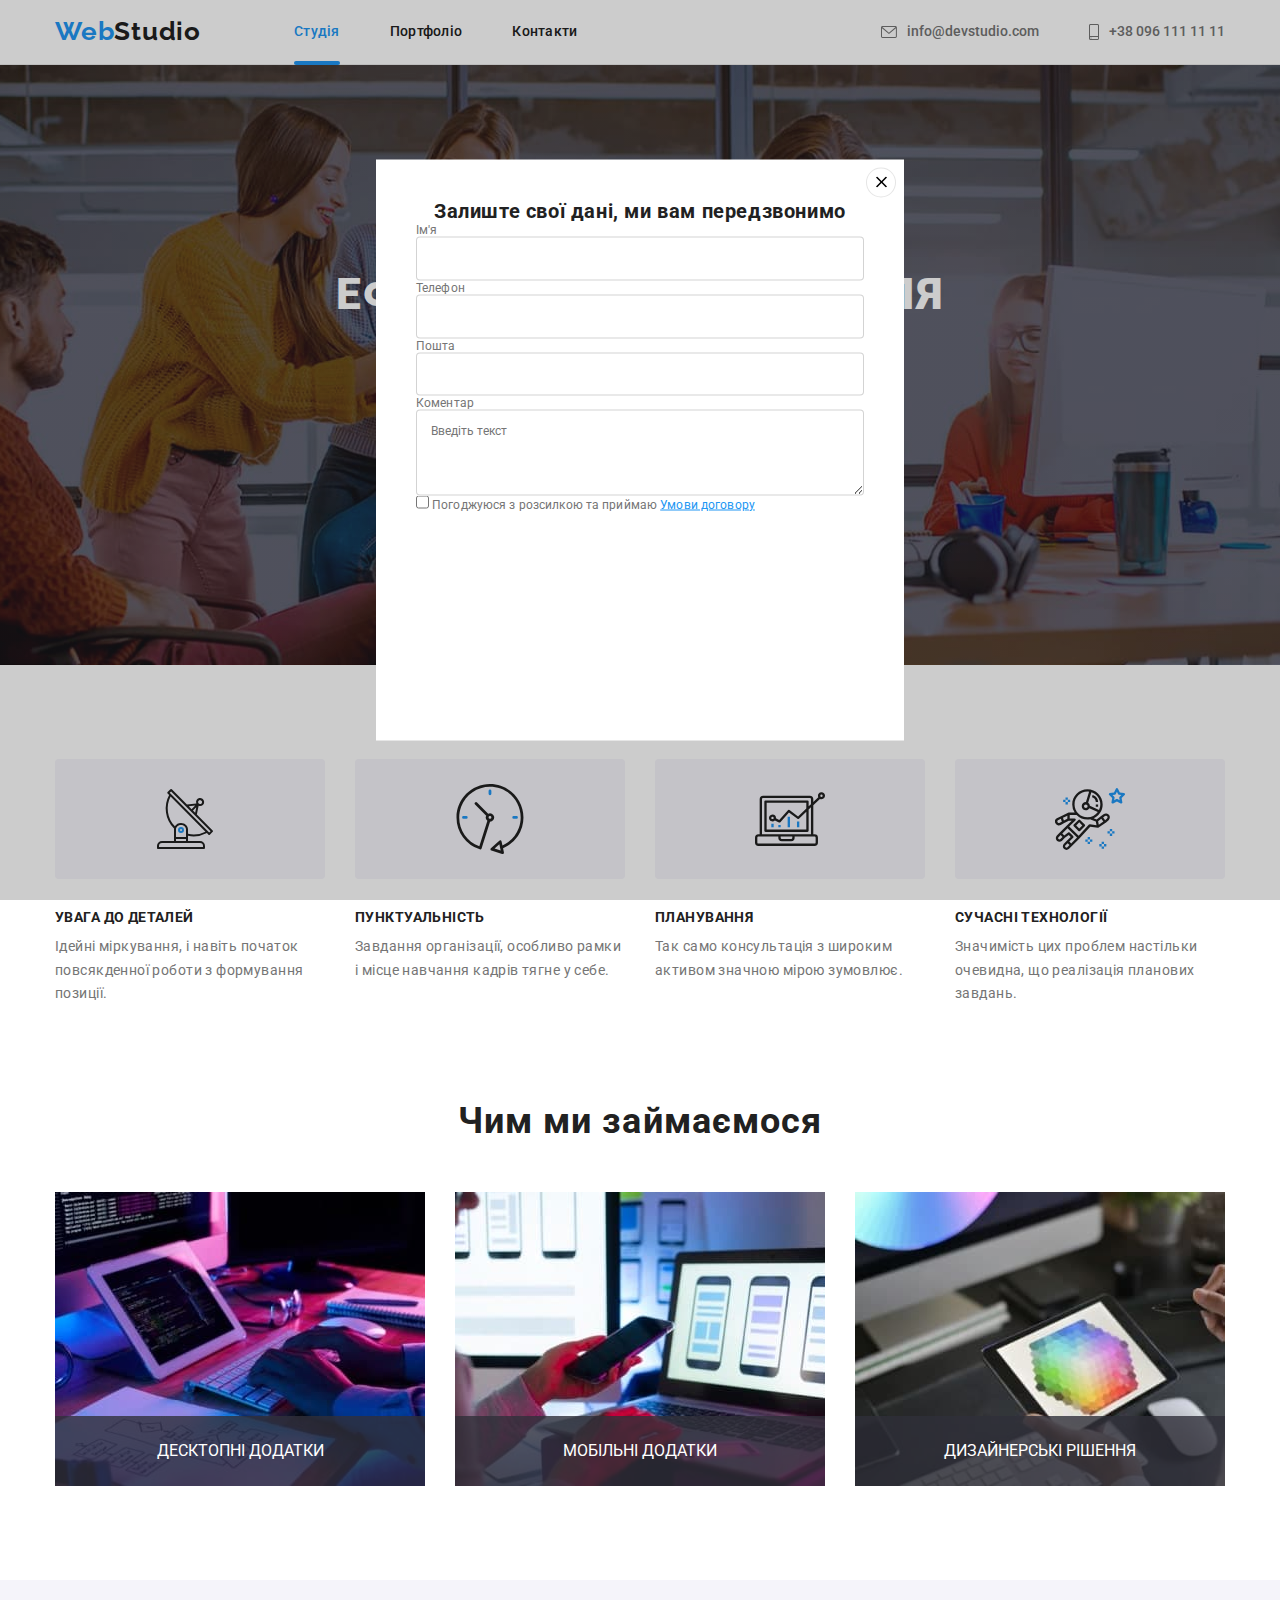
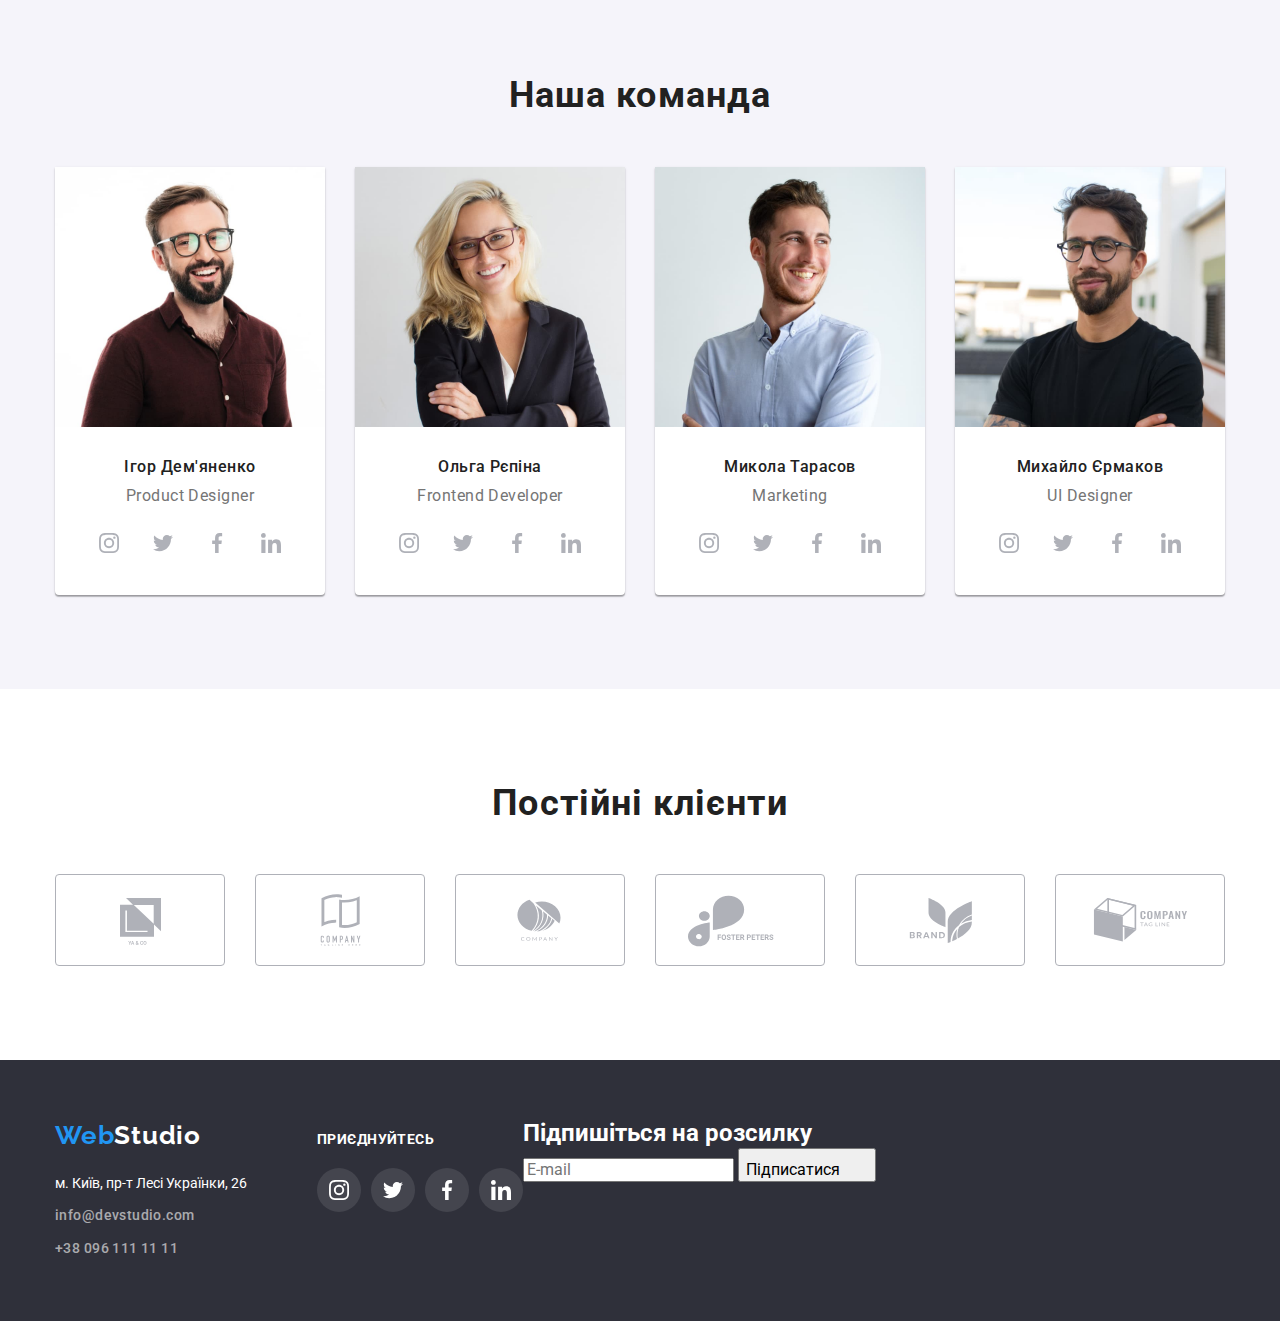
==== index.html @ 581676b9 "modal form almoust done" ====
<!DOCTYPE html>
<html lang="uk">
  <head>
    <meta charset="UTF-8" />
    <meta http-equiv="X-UA-Compatible" content="IE=edge" />
    <meta name="viewport" content="width=device-width, initial-scale=1.0" />
    <link
      rel="stylesheet"
      href="https://cdnjs.cloudflare.com/ajax/libs/modern-normalize/1.1.0/modern-normalize.min.css"
    />
    <link rel="preconnect" href="https://fonts.googleapis.com" />
    <link rel="preconnect" href="https://fonts.gstatic.com" crossorigin />
    <link
      href="https://fonts.googleapis.com/css2?family=Raleway:wght@700&family=Roboto:wght@400;500;700;900&display=swap"
      rel="stylesheet"
    />
    <link rel="stylesheet" href="css/styles.css" />

    <title>HW-06-index</title>
  </head>

  <body>
    <header class="page-header">
      <div class="container header-container">
        <nav class="header-menu">
          <a href="./index.html" class="logo link"
            >Web<span class="logo-second-part">Studio</span></a
          >

          <ul class="nav-main list">
            <li class="item">
              <a href="./index.html" class="current link">Студія</a>
            </li>
            <li class="item">
              <a href="./portfolio.html" class="link">Портфоліо</a>
            </li>
            <li class="item"><a href="#" class="link">Контакти</a></li>
          </ul>
        </nav>

        <ul class="contacts list">
          <li class="item">
            <a href="mailto:info@devstudio.com" class="mail link">
              <svg class="contacts-icon" width="16" height="12">
                <use href="./images/icons.svg#icon-envelope"></use>
              </svg>
              info@devstudio.com</a
            >
          </li>

          <li class="item">
            <a href="tel:+380961111111" class="telephone link">
              <svg class="contacts-icon" width="10" height="16">
                <use href="./images/icons.svg#icon-smartphone"></use>
              </svg>
              +38 096 111 11 11</a
            >
          </li>
        </ul>
      </div>
    </header>
    <main>
      <section class="hero section">
        <div class="container">
          <h1 class="hero-heading">Ефективні рішення для вашого бізнесу</h1>
          <button data-modal-open type="button" class="hero-button">
            Замовити послугу
          </button>
        </div>
      </section>
      <section class="advantage section">
        <div class="container">
          <h2 class="advantage-heading visually-hidden">Наші переваги</h2>
          <ul class="list">
            <li class="item">
              <div class="advantage-icons">
                <svg class="icon" width="70" height="70">
                  <use
                    href="./images/icons.svg#icon-antenna"
                    width="60"
                    height="70"
                  ></use>
                </svg>
              </div>
              <h3 class="advantage-titles">Увага до деталей</h3>
              <p class="advantage-description">
                Ідейні міркування, і навіть початок повсякденної роботи з
                формування позиції.
              </p>
            </li>
            <li class="item icon-clock">
              <div class="advantage-icons">
                <svg class="icon" width="70" height="70">
                  <use
                    href="./images/icons.svg#icon-clock"
                    width="70"
                    height="70"
                  ></use>
                </svg>
              </div>

              <h3 class="advantage-titles">Пунктуальність</h3>
              <p class="advantage-description">
                Завдання організації, особливо рамки і місце навчання кадрів
                тягне у себе.
              </p>
            </li>
            <li class="item icon-diagram">
              <div class="advantage-icons">
                <svg class="icon" width="70" height="70">
                  <use
                    href="./images/icons.svg#icon-diagram"
                    width="70"
                    height="70"
                  ></use>
                </svg>
              </div>

              <h3 class="advantage-titles">Планування</h3>
              <p class="advantage-description">
                Так само консультація з широким активом значною мірою зумовлює.
              </p>
            </li>
            <li class="item icon-astro">
              <div class="advantage-icons">
                <svg class="icon" width="70" height="70">
                  <use
                    href="./images/icons.svg#icon-astronaut"
                    width="70"
                    height="70"
                  ></use>
                </svg>
              </div>

              <h3 class="advantage-titles">Сучасні технології</h3>
              <p class="advantage-description">
                Значимість цих проблем настільки очевидна, що реалізація
                планових завдань.
              </p>
            </li>
          </ul>
        </div>
      </section>

      <section class="about section">
        <div class="container">
          <h2 class="about-heading">Чим ми займаємося</h2>
          <ul class="list">
            <li class="item">
              <img
                class="about-image"
                src="./images/box_1.jpg"
                width="370"
                alt="Процес розробки"
              />
              <p class="about-info">Десктопні додатки</p>
            </li>
            <li class="item">
              <img
                class="about-image"
                src="./images/box_2.jpg"
                width="370"
                alt="Процес розробки"
              />
              <p class="about-info">Мобільні додатки</p>
            </li>
            <li class="item">
              <img
                class="about-image"
                src="./images/box_3.jpg"
                width="370"
                alt="Процес розробки"
              />
              <p class="about-info">Дизайнерські рішення</p>
            </li>
          </ul>
        </div>
      </section>

      <section class="team section">
        <div class="container">
          <h2 class="team-heading">Наша команда</h2>

          <ul class="list">
            <li class="item">
              <img
                class="team-photo"
                src="./images/product-designer.jpg"
                alt="Фото Ігоря Дем'яненко (Product Designer)"
                width="270"
              />
              <div class="team-definition">
                <h3 class="team-names">Ігор Дем'яненко</h3>
                <p class="team-position">Product Designer</p>
                <ul class="social-list">
                  <li class="social-item">
                    <a
                      href="https://www.instagram.com/"
                      class="link social-link"
                      target="_blank"
                      rel="noopener noreferrer nofolow"
                    >
                      <svg class="social-icon" width="20" height="20">
                        <use
                          class="icon-test"
                          href="./images/icons.svg#icon-instagram"
                        ></use>
                      </svg>
                    </a>
                  </li>
                  <li class="social-item">
                    <a
                      href="https://twitter.com/"
                      class="link social-link"
                      target="_blank"
                      rel="noopener noreferrer nofolow"
                    >
                      <svg class="social-icon" width="20" height="20">
                        <use href="./images/icons.svg#icon-twitter"></use>
                      </svg>
                    </a>
                  </li>
                  <li class="social-item">
                    <a
                      href="https://www.facebook.com/"
                      class="link social-link"
                      target="_blank"
                      rel="noopener noreferrer nofolow"
                    >
                      <svg class="social-icon" width="20" height="20">
                        <use href="./images/icons.svg#icon-facebook"></use>
                      </svg>
                    </a>
                  </li>
                  <li class="social-item">
                    <a
                      href="https://www.linkedin.com/"
                      class="link social-link"
                      target="_blank"
                      rel="noopener noreferrer nofolow"
                    >
                      <svg class="social-icon" width="20" height="20">
                        <use href="./images/icons.svg#icon-linkedin"></use>
                      </svg>
                    </a>
                  </li>
                </ul>
              </div>
            </li>
            <li class="item">
              <img
                class="team-photo"
                src="./images/front_end_developer.jpg"
                alt="Фото Ольги Рєпіної(Frontend Developer)"
                width="270"
              />
              <div class="team-definition">
                <h3 class="team-names">Ольга Рєпіна</h3>
                <p class="team-position">Frontend Developer</p>
                <ul class="social-list">
                  <li class="social-item">
                    <a
                      href="https://www.instagram.com/"
                      class="link social-link"
                      target="_blank"
                      rel="noopener noreferrer nofolow"
                    >
                      <svg class="social-icon" width="20" height="20">
                        <use
                          class="icon-test"
                          href="./images/icons.svg#icon-instagram"
                        ></use>
                      </svg>
                    </a>
                  </li>
                  <li class="social-item">
                    <a
                      href="https://twitter.com/"
                      class="link social-link"
                      target="_blank"
                      rel="noopener noreferrer nofolow"
                    >
                      <svg class="social-icon" width="20" height="20">
                        <use href="./images/icons.svg#icon-twitter"></use>
                      </svg>
                    </a>
                  </li>
                  <li class="social-item">
                    <a
                      href="https://www.facebook.com/"
                      class="link social-link"
                      target="_blank"
                      rel="noopener noreferrer nofolow"
                    >
                      <svg class="social-icon" width="20" height="20">
                        <use href="./images/icons.svg#icon-facebook"></use>
                      </svg>
                    </a>
                  </li>
                  <li class="social-item">
                    <a
                      href="https://www.linkedin.com/"
                      class="link social-link"
                      target="_blank"
                      rel="noopener noreferrer nofolow"
                    >
                      <svg class="social-icon" width="20" height="20">
                        <use href="./images/icons.svg#icon-linkedin"></use>
                      </svg>
                    </a>
                  </li>
                </ul>
              </div>
            </li>
            <li class="item">
              <img
                class="team-photo"
                src="./images/marketing.jpg"
                width="270"
                alt="Фото Миколи Тарасова (Marketing)"
              />
              <div class="team-definition">
                <h3 class="team-names">Микола Тарасов</h3>
                <p class="team-position">Marketing</p>
                <ul class="social-list">
                  <li class="social-item">
                    <a
                      href="https://www.instagram.com/"
                      class="link social-link"
                      target="_blank"
                      rel="noopener noreferrer nofolow"
                    >
                      <svg class="social-icon" width="20" height="20">
                        <use
                          class="icon-test"
                          href="./images/icons.svg#icon-instagram"
                        ></use>
                      </svg>
                    </a>
                  </li>
                  <li class="social-item">
                    <a
                      href="https://twitter.com/"
                      class="link social-link"
                      target="_blank"
                      rel="noopener noreferrer nofolow"
                    >
                      <svg class="social-icon" width="20" height="20">
                        <use href="./images/icons.svg#icon-twitter"></use>
                      </svg>
                    </a>
                  </li>
                  <li class="social-item">
                    <a
                      href="https://www.facebook.com/"
                      class="link social-link"
                      target="_blank"
                      rel="noopener noreferrer nofolow"
                    >
                      <svg class="social-icon" width="20" height="20">
                        <use href="./images/icons.svg#icon-facebook"></use>
                      </svg>
                    </a>
                  </li>
                  <li class="social-item">
                    <a
                      href="https://www.linkedin.com/"
                      class="link social-link"
                      target="_blank"
                      rel="noopener noreferrer nofolow"
                    >
                      <svg class="social-icon" width="20" height="20">
                        <use href="./images/icons.svg#icon-linkedin"></use>
                      </svg>
                    </a>
                  </li>
                </ul>
              </div>
            </li>
            <li class="item">
              <img
                class="team-photo"
                src="./images/ui.jpg"
                width="270"
                alt="Фото Михайла Єрмакова (UI Designer)"
              />
              <div class="team-definition">
                <h3 class="team-names">Михайло Єрмаков</h3>
                <p class="team-position">UI Designer</p>
                <ul class="social-list">
                  <li class="social-item">
                    <a
                      href="https://www.instagram.com/"
                      class="link social-link"
                      target="_blank"
                      rel="noopener noreferrer nofolow"
                    >
                      <svg class="social-icon" width="20" height="20">
                        <use
                          class="icon-test"
                          href="./images/icons.svg#icon-instagram"
                        ></use>
                      </svg>
                    </a>
                  </li>
                  <li class="social-item">
                    <a
                      href="https://twitter.com/"
                      class="link social-link"
                      target="_blank"
                      rel="noopener noreferrer nofolow"
                    >
                      <svg class="social-icon" width="20" height="20">
                        <use href="./images/icons.svg#icon-twitter"></use>
                      </svg>
                    </a>
                  </li>
                  <li class="social-item">
                    <a
                      href="https://www.facebook.com/"
                      class="link social-link"
                      target="_blank"
                      rel="noopener noreferrer nofolow"
                    >
                      <svg class="social-icon" width="20" height="20">
                        <use href="./images/icons.svg#icon-facebook"></use>
                      </svg>
                    </a>
                  </li>
                  <li class="social-item">
                    <a
                      href="https://www.linkedin.com/"
                      class="link social-link"
                      target="_blank"
                      rel="noopener noreferrer nofolow"
                    >
                      <svg class="social-icon" width="20" height="20">
                        <use href="./images/icons.svg#icon-linkedin"></use>
                      </svg>
                    </a>
                  </li>
                </ul>
              </div>
            </li>
          </ul>
        </div>
      </section>
      <section class="regular-customers">
        <div class="container">
          <h2 class="regular-customers-title">Постійні клієнти</h2>
          <ul class="list regular-customers-list">
            <li class="customers-item">
              <a class="link customers-link" href="#">
                <svg class="customers-icon" width="106" height="60">
                  <use href="./images/icons.svg#icon-client-one"></use>
                </svg>
              </a>
            </li>
            <li class="customers-item">
              <a class="link customers-link" href="#">
                <svg class="customers-icon" width="106" height="60">
                  <use href="./images/icons.svg#icon-client-two"></use>
                </svg>
              </a>
            </li>
            <li class="customers-item">
              <a class="link customers-link" href="#">
                <svg class="customers-icon" width="106" height="60">
                  <use href="./images/icons.svg#icon-client-three"></use>
                </svg>
              </a>
            </li>
            <li class="customers-item">
              <a class="link customers-link" href="#">
                <svg class="customers-icon" width="106" height="60">
                  <use href="./images/icons.svg#icon-client-four"></use>
                </svg>
              </a>
            </li>
            <li class="customers-item">
              <a class="link customers-link" href="#">
                <svg class="customers-icon" width="106" height="60">
                  <use href="./images/icons.svg#icon-client-five"></use>
                </svg>
              </a>
            </li>
            <li class="customers-item">
              <a class="link customers-link" href="#">
                <svg class="customers-icon" width="106" height="60">
                  <use href="./images/icons.svg#icon-client-six"></use></svg
              ></a>
            </li>
          </ul>
        </div>
      </section>
    </main>

    <footer class="footer">
      <div class="container footer-container">
        <div class="footer-thumb-contacts">
          <a href="./index.html" class="logo link"
            >Web<span class="logo-second-part">Studio</span></a
          >
          <address class="footer-adress">
            <ul class="list">
              <li class="item">
                <a
                  href="https://maps.app.goo.gl/7ZDGBoMSbiY7wvF3A?g_st=ic"
                  target="_blank"
                  rel="noopener noreferrer nofolow"
                  class="link map-pointer"
                  >м. Київ, пр-т Лесі Українки, 26</a
                >
              </li>
              <li class="item">
                <a href="mailto:info@devstudio.com" class="mail link"
                  >info@devstudio.com</a
                >
              </li>
              <li class="item">
                <a href="tel:+380961111111" class="telephone link"
                  >+38 096 111 11 11</a
                >
              </li>
            </ul>
          </address>
        </div>
        <div class="footer-thumb-social">
          <h2 class="footer-social-title">Приєднуйтесь</h2>
          <ul class="social-list list">
            <li class="social-item">
              <a
                href="https://www.instagram.com/"
                class="link social-link social-link-footer"
                target="_blank"
                rel="noopener noreferrer nofolow"
              >
                <svg class="social-icon" width="20" height="20">
                  <use
                    class="icon-test"
                    href="./images/icons.svg#icon-instagram"
                  ></use>
                </svg>
              </a>
            </li>
            <li class="social-item">
              <a
                href="https://twitter.com/"
                class="link social-link social-link-footer"
                target="_blank"
                rel="noopener noreferrer nofolow"
              >
                <svg class="social-icon" width="20" height="20">
                  <use href="./images/icons.svg#icon-twitter"></use>
                </svg>
              </a>
            </li>
            <li class="social-item">
              <a
                href="https://www.facebook.com/"
                class="link social-link social-link-footer"
                target="_blank"
                rel="noopener noreferrer nofolow"
              >
                <svg class="social-icon" width="20" height="20">
                  <use href="./images/icons.svg#icon-facebook"></use>
                </svg>
              </a>
            </li>
            <li class="social-item">
              <a
                href="https://www.linkedin.com/"
                class="link social-link social-link-footer"
                target="_blank"
                rel="noopener noreferrer nofolow"
              >
                <svg class="social-icon" width="20" height="20">
                  <use href="./images/icons.svg#icon-linkedin"></use>
                </svg>
              </a>
            </li>
          </ul>
        </div>
        <div class="footer-thumb-subscribe">
          <h2>Підпишіться на розсилку</h2>
          <form action="#">
            <label for="">
              <input type="email" placeholder="E-mail" />
            </label>
            <button class="subscribe-button">
              Підписатися
              <svg class="subscribe-button" width="24" height="24">
                <use href="./images/icons.svg#icon-linkeid"></use>
              </svg>
            </button>
          </form>
        </div>
      </div>
    </footer>

    <div data-modal class="hero-modal-overlay">
      <div class="hero-modal">
        <button data-modal-close type="button" class="modal-exit-button">
          <svg class="hero-modal-close-button" width="11" height="11">
            <use href="./images/icons.svg#close-icon"></use>
          </svg>
        </button>
        <h2 class="modal-title">Залиште свої дані, ми вам передзвонимо</h2>
        <form class="modal-form" action="#">
          <label for=""> Ім'я
            <input class="modal-input" type="text" />
          </label>
          <label for=""> Телефон
            <input class="modal-input" type="email"/>
          </label>
          <label for=""> Пошта
            <input class="modal-input" type="tel"/>
          </label>
          <label for=""> Коментар
            <textarea class="modal-input text-area" type="textarea" rows="4" placeholder="Введіть текст"></textarea>
          </label>
          <label for="">
            <input type="checkbox" name="" id=""> Погоджуюся з розсилкою та приймаю <a href="#" class="modal-conditions">Умови договору </a>
          </label>
        </form>
      </div>
    </div>
    <script src="./js/modal.js"></script>
  </body>
</html>
---- css/styles.css ----
:root {
  --main-text-font: roboto;
  --main-text-color: #212121;
  --secondary-text-color: #757575;
  --footer-text-color: rgba(255, 255, 255, 0.6);
  --accent-color: #2196f3;
  --button-hover-color: #188ce8;
  --secondary-accent-color: #2f303a;
  --white-color: #ffffff;
  --secondary-background-color: #f5f4fa;
  --header-border-color: #ececec;
  --project-item-border: #eeeeee;
  --hero-background-color: rgba(47, 48, 58, 0.4);
  --social-links-main-color: #afb1b8;
  --social-links-footer-background-color: rgba(255, 255, 255, 0.1);
  --modal-overlay-color: rgba(0, 0, 0, 0.2);
  --logo-font: raleway;
  --main-transition-duration: 250ms;
  --main-transtition-timing-function: cubic-bezier(0.4, 0, 0.2, 1);
}

body {
  font-family: var(--main-text-font), sans-serif;
  color: var(--main-text-color);
  min-width: 1200px;
}

h1,
h2,
h3,
h4,
h5,
h6,
ul,
ol,
p {
  margin: 0;
  padding: 0;
}

.link {
  text-decoration: none;
}

.list {
  list-style: none;
}

img {
  display: block;
  max-width: 100%;
  height: auto;
}

.container {
  width: 1200px;
  margin: 0 auto;
  padding-left: 15px;
  padding-right: 15px;
}

/* ----------------!!!INDEX.HTML!!!---------------- */

.page-header {
  border-bottom: 1px solid var(--header-border-color);
}

.header-container {
  display: flex;
  align-items: center;
}

.header-menu {
  display: flex;
  align-items: center;
}

.logo {
  font-family: var(--logo-font), sans-serif;
  font-weight: 700;
  font-size: 26px;
  line-height: 1.2;
  letter-spacing: 0.03em;
  color: var(--accent-color);
}

.logo-second-part {
  color: var(--main-text-color);
}

.nav-main {
  font-weight: 500;
  font-size: 14px;
  line-height: 1.14;
  letter-spacing: 0.02em;
  margin-left: 93px;
  display: flex;
}

.nav-main .link {
  position: relative;
  display: block;
  padding: 24px 0;
  color: var(--main-text-color);
  transition-property: color;
  transition-duration: var(--main-transition-duration);
  transition-timing-function: var(--main-transtition-timing-function);
}

.nav-main .link::after {
  content: '';
  position: absolute;
  display: block;
  width: 100%;
  height: 4px;
  background-color: var(--accent-color);
  color: var(--main-text-color);
  border-radius: 2px;
  bottom: -1px;
  border-color: var(--main-text-color);
  opacity: 0;
}

.nav-main .item:not(:first-child) {
  margin-left: 50px;
}

.nav-main .link:focus,
.nav-main .link:hover {
  color: var(--accent-color);
  outline: 0;
}

.contacts {
  margin-left: auto;
  display: flex;
}

.contacts .item:not(:first-child) {
  margin-left: 50px;
}

.contacts-icon {
  margin-right: 10px;
  fill: currentColor;
}

.mail,
.telephone {
  font-size: 14px;
  line-height: 1.14;
  font-weight: 500;
  color: var(--secondary-text-color);
  vertical-align: middle;
  display: flex;
  align-items: center;
  transition-property: color;
  transition-duration: var(--main-transition-duration);
  transition-timing-function: var(--main-transtition-timing-function);
}

.mail:focus,
.mail:hover,
.telephone:focus,
.telephone:hover {
  color: var(--accent-color);
  outline: 0;
}

/* !!! MAIN SECTION!!!! */

.hero {
  text-align: center;
  padding-top: 200px;
  padding-bottom: 200px;
  background-image: linear-gradient(var(--hero-background-color), var(--hero-background-color)),
    url(../images/hero-background-image.jpg);
  background-color: var(--hero-background-color);
  background-position: center;
  background-size: cover;
  max-width: 1600px;
  margin: 0 auto;
}

.hero-heading {
  font-size: 44px;
  line-height: 1.36;
  text-transform: uppercase;
  font-weight: 900;
  letter-spacing: 0.06em;
  color: var(--white-color);
  width: 696px;
  margin: 0 auto;
}

.hero-button {
  font-family: var(--main-text-font), sans-serif;
  font-weight: 700;
  font-size: 16px;
  line-height: 1.87;
  letter-spacing: 0.06em;
  color: var(--white-color);
  background-color: var(--accent-color);
  margin-top: 30px;
  width: 216px;
  box-shadow: 0px 4px 4px rgba(0, 0, 0, 0.15);
  border: 0px;
  border-radius: 4px;
  padding: 10px 0;
  transition-property: background-color;
  transition-duration: var(--main-transition-duration);
  transition-timing-function: var(--main-transtition-timing-function);
}

.hero-button:focus,
.hero-button:hover {
  cursor: pointer;
  background-color: var(--button-hover-color);
  outline: 0;
}
/* !!!!!!! HERO MODAL!!!!!!!! */

.hero-modal-overlay {
  position: fixed;
  left: 0;
  top: 0;
  width: 100%;
  height: 100%;
  background-color: var(--modal-overlay-color);
  transition-property: opacity;
  transition-duration: var(--main-transition-duration);
  transition-timing-function: var(--main-transtition-timing-function);
}

.hero-modal {
  position: absolute;
  top: 50%;
  left: 50%;
  min-width: 528px;
  min-height: 581px;

  background-color: var(--white-color);
  transform: translate(-50%, -50%);
  display: flex;
  flex-direction: column;
  padding: 40px;
}

.modal-title {
  font-weight: 700;
font-size: 20px;
line-height: calc(23/20);
text-align: center;
letter-spacing: 0.03em;

color: var(--main-text-color);

}

.modal-form {
  display: flex;
  flex-direction: column;
  font-size: 12px;
  line-height: calc(14/12);
  letter-spacing: 0.01em;
  color: var(--secondary-text-color);
}

.modal-input {
  display: block;
  padding: 14px;
  border: 1px solid rgba(33, 33, 33, 0.2);
  border-radius: 4px;
  width: 100%;


}

.modal-conditions {
  color: var(--accent-color);
}

.modal-exit-button {
  position: absolute;
  top: 8px;
  right: 8px;
  width: 30px;
  height: 30px;
  border: 1px solid rgba(0, 0, 0, 0.1);
  border-radius: 50%;
  background-color: var(--white-color);
  cursor: pointer;
}

/* !!!!!!! ADVANTAGE SECTION!!!!!!!! */

.advantage {
  padding-top: 94px;
  padding-bottom: 94px;
}

.advantage .list {
  display: flex;
  gap: 30px;
}

.advantage .item {
  flex-basis: calc((100%-30px) / 4);
}

.advantage-icons {
  padding: 25px 100px;
  background-color: var(--secondary-background-color);
  border-radius: 4px;
  margin-bottom: 30px;
  display: flex;
  align-items: center;
  justify-content: center;
}

.advantage-titles {
  margin-bottom: 10px;
  font-size: 14px;
  line-height: 1.17;
  font-weight: 700;
  letter-spacing: 0.03em;
  text-transform: uppercase;
}

.advantage-description {
  font-size: 14px;
  line-height: 1.7;
  letter-spacing: 0.03em;
  color: var(--secondary-text-color);
}

/* !!!!!!!!ABOUT SECTION!!!!!!!!!!! */

.about {
  text-align: center;
  padding-bottom: 94px;
}
.about-heading {
  font-size: 36px;
  line-height: 1.17;
  font-weight: 700;
  letter-spacing: 0.03em;
  margin-bottom: 50px;
}

.about .list {
  display: flex;
  gap: 30px;
}

.about .item {
  position: relative;
}

.about-info {
  position: absolute;
  left: 0;
  bottom: 0;
  width: 100%;
  height: 70px;
  display: flex;
  justify-content: center;
  align-items: center;
  background-color: rgba(47, 48, 58, 0.8);
  text-transform: uppercase;
  color: var(--white-color);
}

/* !!!!!!!!!TEAM SECTION!!!!!!!!! */

.team {
  background-color: var(--secondary-background-color);
  text-align: center;
  padding: 94px 0;
}

.team .list {
  display: flex;
  gap: 30px;
}

.team .item {
  background-color: var(--white-color);
  box-shadow: 0px 1px 3px rgba(0, 0, 0, 0.12), 0px 1px 1px rgba(0, 0, 0, 0.14),
    0px 2px 1px rgba(0, 0, 0, 0.2);
  border-radius: 0px 0px 4px 4px;
}

.team-heading {
  font-size: 36px;
  line-height: 1.17;
  font-weight: 700;
  letter-spacing: 0.03em;
  margin-bottom: 50px;
}

.team-names {
  font-size: 16px;
  line-height: 1.19;
  font-weight: 500;
  letter-spacing: 0.03em;
  margin-bottom: 10px;
}

.team-position {
  font-size: 16px;
  line-height: 1.19;
  color: var(--secondary-text-color);
  letter-spacing: 0.03em;
  padding-bottom: 16px;
}

.team-definition {
  padding: 30px 0;
  font-size: 0;
}

.social-list {
  display: flex;
  gap: 10px;
  justify-content: center;
}

.social-link {
  display: block;
  width: 44px;
  height: 44px;
  border-radius: 50%;
  display: flex;
  justify-content: center;
  align-items: center;
  color: var(--social-links-main-color);
  transition-property: background-color, color;
  transition-duration: var(--main-transition-duration);
  transition-timing-function: var(--main-transtition-timing-function);
}

.social-icon {
  fill: currentColor;
}

.social-link:hover,
.social-link:focus {
  background-color: var(--button-hover-color);
  color: var(--white-color);
  outline: 0;
}

/* !!!!!REGULAR-CUSTOMERS!!!!! */

.regular-customers {
  padding-top: 94px;
  padding-bottom: 94px;
}

.regular-customers-list {
  display: flex;
  gap: 30px;
  margin-top: 50px;
}

.customers-item {
  display: flex;
  align-items: center;
  justify-content: center;
}

.customers-link {
  color: var(--social-links-main-color);
  padding: 16px 32px;
  border: 1px solid var(--social-links-main-color);
  border-radius: 4px;
  max-width: 170px;
  max-height: 92px;
  transition-property: color, border-color;
  transition-duration: var(--main-transition-duration);
  transition-timing-function: var(--main-transtition-timing-function);
}

.customers-link:hover,
.customers-link:focus {
  color: var(--accent-color);
  border-color: var(--accent-color);

  outline: 0;
}

.customers-icon {
  fill: currentColor;
}

.regular-customers-title {
  font-family: 'Roboto';
  font-weight: 700;
  font-size: 36px;
  line-height: 1.16;
  letter-spacing: 0.03em;
  text-align: center;
}

/* !!!!!FOOTER!!!!!! */

.footer {
  background-color: var(--secondary-accent-color);
  color: var(--white-color);
  padding: 60px 0;
}

.footer-container {
  display: flex;
}

.footer .item {
  display: block;
}

.footer .item + .item {
  margin-top: 9px;
}

.footer .logo-second-part {
  color: var(--white-color);
}

.footer-adress {
  margin-top: 20px;
}

.map-pointer {
  color: var(--white-color);
  font-size: 14px;
  line-height: 1.7;
  font-style: normal;
  transition-property: color;
  transition-duration: var(--main-transition-duration);
  transition-timing-function: var(--main-transtition-timing-function);
}

.footer .mail,
.footer .telephone {
  font-size: 14px;
  line-height: 1.71;
  letter-spacing: 0.03em;
  color: var(--footer-text-color);
  font-style: normal;
  transition-property: color;
  transition-duration: var(--main-transition-duration);
  transition-timing-function: var(--main-transtition-timing-function);
}

.footer .mail:focus,
.footer .mail:hover,
.footer .telephone:focus,
.footer .telephone:hover,
.map-pointer:hover,
.map-pointer:focus {
  color: var(--accent-color);
  outline: 0;
}

.footer-thumb-social {
  margin-left: 70px;
  padding-top: 12px;
}

.footer-social-title {
  margin-bottom: 20px;
  font-family: 'Roboto';
  font-weight: 700;
  font-size: 14px;
  line-height: 1.14;
  letter-spacing: 0.03em;
  text-transform: uppercase;
}

.social-link-footer {
  background-color: var(--social-links-footer-background-color);
  color: var(--white-color);
}

/* ----------------!!!PORTFOLIO.HTML!!!------------------ */

/* !!!!!PROJECT-SECTION!!!!!! */

.project {
  padding: 94px 0;
}

.filter {
  margin-bottom: 50px;
  display: flex;
  gap: 8px;
  justify-content: center;
}
.filter-button {
  font-family: var(--main-text-font), sans-serif;
  font-size: 16px;
  line-height: 1.62;
  font-weight: 500;
  background-color: var(--secondary-background-color);
  letter-spacing: 0.03em;
  padding: 6px 22px;
  border: 0;
  border-radius: 4px;
  transition-property: background-color, color, box-shadow;
  transition-duration: var(--main-transition-duration);
  transition-timing-function: var(--main-transtition-timing-function);
}

.filter-button:focus,
.filter-button:hover {
  background-color: var(--accent-color);
  color: var(--white-color);
  cursor: pointer;
  box-shadow: 0px 3px 1px rgba(0, 0, 0, 0.1), 0px 1px 2px rgba(0, 0, 0, 0.08),
    0px 2px 2px rgba(0, 0, 0, 0.12);
  outline: 0;
}

.project-list {
  display: flex;
  flex-wrap: wrap;
  gap: 30px;
}

.project-list .item {
  flex-basis: calc((100% - 60px) / 3);
  transition-property: box-shadow;
  transition-duration: var(--main-transition-duration);
  transition-timing-function: var(--main-transtition-timing-function);
}
.project-list .item:hover {
  box-shadow: 0px 1px 1px rgba(0, 0, 0, 0.12), 0px 4px 4px rgba(0, 0, 0, 0.06),
    1px 4px 6px rgba(0, 0, 0, 0.16);
}

.project-thumb {
  position: relative;
  overflow: hidden;
}

.project-thumb-overlay {
  position: absolute;
  left: 0;
  top: 0;
  width: 100%;
  height: 100%;
  padding: 63px 24px;
  display: flex;
  justify-content: center;
  align-items: center;

  color: var(--white-color);
  background-color: var(--accent-color);
  font-size: 18px;
  line-height: 1.56;
  letter-spacing: 0.03em;
  transform: translateY(200%);
  transition-property: transform;
  transition-duration: var(--main-transition-duration);

  transition-timing-function: var(--main-transtition-timing-function);
}

.project-list .item:hover .project-thumb-overlay {
  transform: translateY(0);
}

.project-definition {
  padding: 20px 24px;
  border: 1px solid var(--project-item-border);
  border-top: none;
}

.project-name {
  font-size: 18px;
  line-height: 2;
  font-weight: 700;
  letter-spacing: 0.06em;
  color: var(--main-text-color);
}

.project-type {
  font-size: 16px;
  line-height: 1.87;
  letter-spacing: 0.03em;
  color: var(--secondary-text-color);
}

/* !!!!!UTILS!!!!!! */

.visually-hidden {
  position: absolute;
  width: 1px;
  height: 1px;
  border: 0;
  padding: 0;
  white-space: nowrap;
  margin: -1px;
  overflow: hidden;
  clip: rect(0 0 0 0);
  clip-path: inset(50%);
}

.current.link {
  color: var(--accent-color);
}
.current.link::after {
  opacity: 1;
}

.is-hidden {
  opacity: 0;
  pointer-events: none;
}
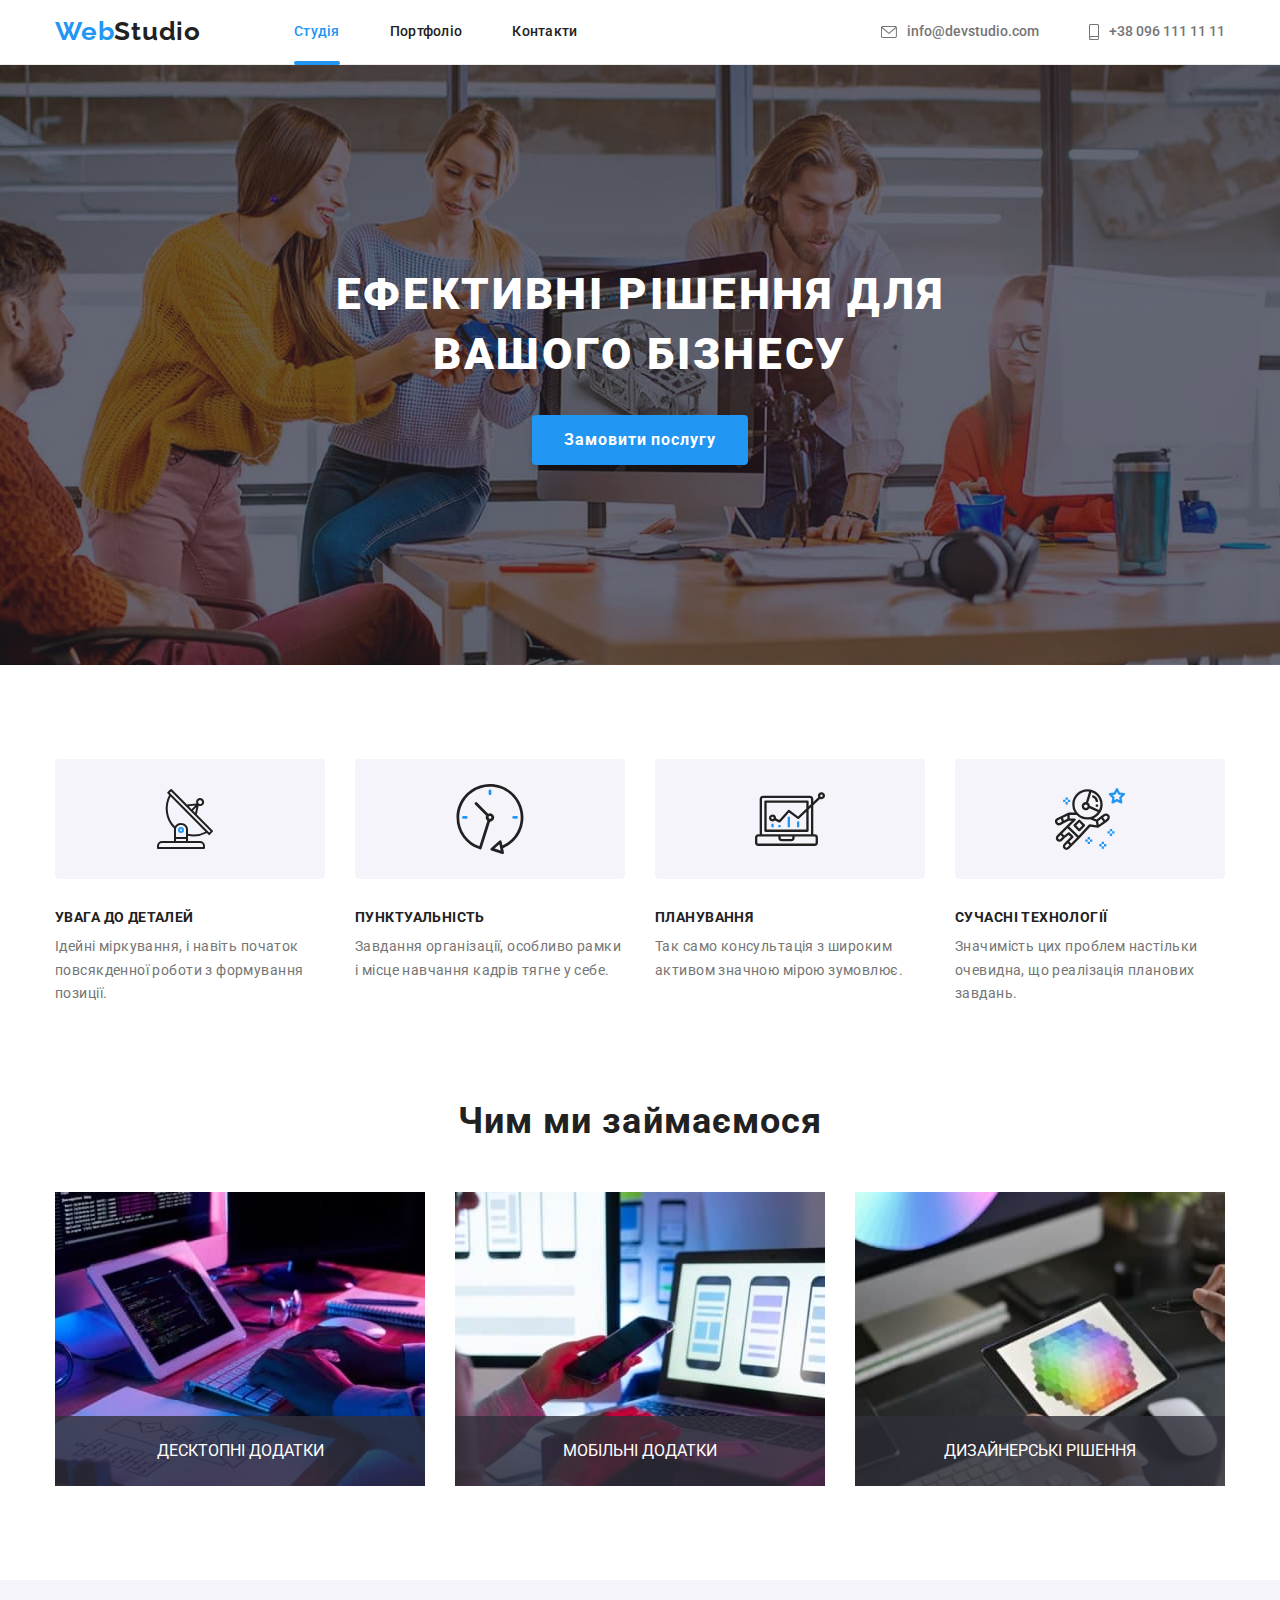
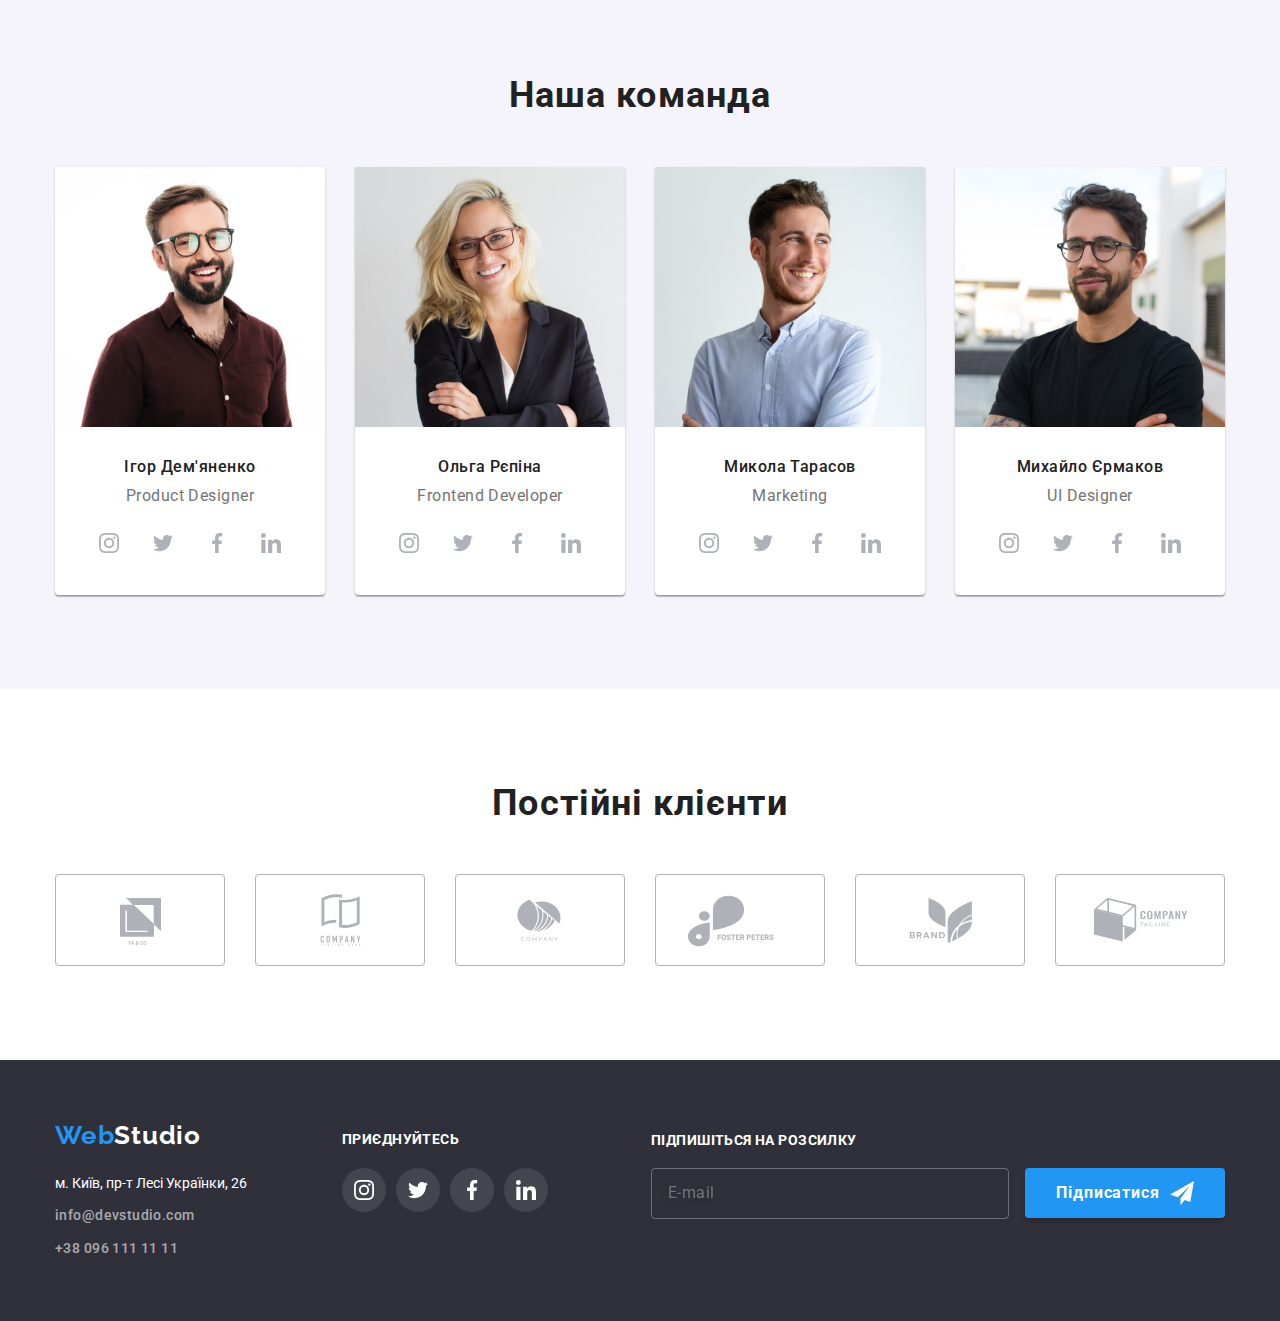
==== commit adcb1cf9: "only styles for check box left and code review" ====
--- a/index.html
+++ b/index.html
@@ -63,7 +63,7 @@
       <section class="hero section">
         <div class="container">
           <h1 class="hero-heading">Ефективні рішення для вашого бізнесу</h1>
-          <button data-modal-open type="button" class="hero-button">
+          <button data-modal-open type="button" class="hero-button main-button">
             Замовити послугу
           </button>
         </div>
@@ -582,15 +582,20 @@
           </ul>
         </div>
         <div class="footer-thumb-subscribe">
-          <h2>Підпишіться на розсилку</h2>
+          <h2 class="footer-thumb-subscribe-title">Підпишіться на розсилку</h2>
           <form action="#">
             <label for="">
-              <input type="email" placeholder="E-mail" />
+              <input
+                class="footer-thumb-subscribe-email"
+                type="email"
+                name="email"
+                placeholder="E-mail"
+              />
             </label>
-            <button class="subscribe-button">
+            <button class="subscribe-button main-button">
               Підписатися
-              <svg class="subscribe-button" width="24" height="24">
-                <use href="./images/icons.svg#icon-linkeid"></use>
+              <svg class="subscribe-button-icon" width="24" height="24">
+                <use href="./images/icons.svg#icon-send"></use>
               </svg>
             </button>
           </form>
@@ -598,7 +603,7 @@
       </div>
     </footer>
 
-    <div data-modal class="hero-modal-overlay">
+    <div data-modal class="hero-modal-overlay is-hidden">
       <div class="hero-modal">
         <button data-modal-close type="button" class="modal-exit-button">
           <svg class="hero-modal-close-button" width="11" height="11">
@@ -607,21 +612,55 @@
         </button>
         <h2 class="modal-title">Залиште свої дані, ми вам передзвонимо</h2>
         <form class="modal-form" action="#">
-          <label for=""> Ім'я
-            <input class="modal-input" type="text" />
+          <label class="modal-label" for="">
+            Ім'я
+            <div class="modal-label-thumb">
+              <input class="modal-input" type="text" name="modal-name"/>
+              <svg class="modal-input-icon" width="12" height="12">
+                <use href="./images/icons.svg#icon-input-name"></use>
+              </svg>
+            </div>
           </label>
-          <label for=""> Телефон
-            <input class="modal-input" type="email"/>
+          <label class="modal-label" for="">
+            Телефон
+            <div class="modal-label-thumb">
+              <input class="modal-input" type="tel" name="modal-telephone"/>
+              <svg class="modal-input-icon" width="13" height="13">
+                <use href="./images/icons.svg#icon-input-phone"></use>
+              </svg>
+            </div>
           </label>
-          <label for=""> Пошта
-            <input class="modal-input" type="tel"/>
+          <label class="modal-label" for="">
+            Пошта
+            <div class="modal-label-thumb">
+              <input class="modal-input" type="email" name="modal-email"/>
+              <svg class="modal-input-icon" width="15" height="12">
+                <use href="./images/icons.svg#icon-input-mail"></use>
+              </svg>
+            </div>
           </label>
-          <label for=""> Коментар
-            <textarea class="modal-input text-area" type="textarea" rows="4" placeholder="Введіть текст"></textarea>
+          <label class="modal-label" for="">
+            Коментар
+            <textarea
+              class="modal-input text-area"
+              type="textarea"
+              rows="9"
+              placeholder="Введіть текст"
+              name="modal-comment"
+            ></textarea>
           </label>
-          <label for="">
-            <input type="checkbox" name="" id=""> Погоджуюся з розсилкою та приймаю <a href="#" class="modal-conditions">Умови договору </a>
+          <label class="modal-checkbox-label"  for="">
+            <input
+              class="visually-hidden"
+              type="checkbox"
+              name="modal-checkbox"
+              id=""
+              value="agree-conditions"
+            />
+            Погоджуюся з розсилкою та приймаю
+            <a href="#" class="modal-conditions">Умови договору </a>
           </label>
+          <button class="modal-send-button main-button">Відправити</button>
         </form>
       </div>
     </div>
--- a/css/styles.css
+++ b/css/styles.css
@@ -194,22 +194,9 @@
 }
 
 .hero-button {
-  font-family: var(--main-text-font), sans-serif;
-  font-weight: 700;
-  font-size: 16px;
-  line-height: 1.87;
-  letter-spacing: 0.06em;
-  color: var(--white-color);
-  background-color: var(--accent-color);
+  width: 216px;
   margin-top: 30px;
-  width: 216px;
-  box-shadow: 0px 4px 4px rgba(0, 0, 0, 0.15);
-  border: 0px;
-  border-radius: 4px;
   padding: 10px 0;
-  transition-property: background-color;
-  transition-duration: var(--main-transition-duration);
-  transition-timing-function: var(--main-transtition-timing-function);
 }
 
 .hero-button:focus,
@@ -238,15 +225,18 @@
   left: 50%;
   min-width: 528px;
   min-height: 581px;
+  padding: 40px;
 
   background-color: var(--white-color);
   transform: translate(-50%, -50%);
   display: flex;
   flex-direction: column;
-  padding: 40px;
+
+  border-radius: 4px;
 }
 
 .modal-title {
+  margin-bottom: 12px;
   font-weight: 700;
 font-size: 20px;
 line-height: calc(23/20);
@@ -264,20 +254,85 @@
   line-height: calc(14/12);
   letter-spacing: 0.01em;
   color: var(--secondary-text-color);
+  gap: 10px;
+}
+.modal-label-thumb {
+  position: relative;
+  color: var(--main-text-color);
+}
+
+.modal-label-thumb:focus-within {
+  color: var(--accent-color);
 }
 
 .modal-input {
   display: block;
   padding: 14px;
+  padding-left: 42px;
   border: 1px solid rgba(33, 33, 33, 0.2);
   border-radius: 4px;
   width: 100%;
+  margin-top: 4px;
+  transition: border var(--main-transition-duration) var(--main-transtition-timing-function);
+}
+
+.modal-input:focus {
+  outline:none;
+  border: 1px solid var(--accent-color);
+}
+
+.modal-input-icon {
+  position: absolute;
+  top: 50%;
+  left: 15px;
+  fill: currentColor;
+  transform: translateY(-50%);
+  transition: color var(--main-transition-duration) var(--main-transtition-timing-function);
+}
+
+.modal-checkbox-label {
+  margin-top: 10px;
+  font-size: 14px;
+  line-height: 1.71;
+  letter-spacing: 0.03em;
+  color: var(--secondary-text-color);
+  display: flex;
+  align-items: center;
+}
+.modal-checkbox-label::before {
+  content: "";
+  width: 16px;
+  height: 15px;
+  margin-right: 8px;
+  border: 2px solid var(--main-text-color);
+  display: block;
+  background-color: transparent;
+
+}
+
+.modal-checkbox-label::before:checked {
+  border: 1px solid green;
+}
+
+
+
+.text-area {
+  resize: none;
+  padding-left: 16px;
 
 
 }
 
 .modal-conditions {
   color: var(--accent-color);
+}
+
+.modal-send-button {
+  width: 200px;
+  margin-left: auto;
+  margin-right: auto;
+  margin-top: 20px;
+  padding: 10px 52px;
 }
 
 .modal-exit-button {
@@ -292,6 +347,11 @@
   cursor: pointer;
 }
 
+
+.modal-exit-button:hover {
+  fill: var(--accent-color);
+}
+
 /* !!!!!!! ADVANTAGE SECTION!!!!!!!! */
 
 .advantage {
@@ -564,7 +624,7 @@
 }
 
 .footer-thumb-social {
-  margin-left: 70px;
+  margin-left: 95px;
   padding-top: 12px;
 }
 
@@ -582,6 +642,52 @@
   background-color: var(--social-links-footer-background-color);
   color: var(--white-color);
 }
+
+.footer-thumb-subscribe {
+  margin-left: auto;
+  padding-top: 12px;
+
+}
+
+.footer-thumb-subscribe-title {
+  margin-bottom: 20px;
+font-weight: 700;
+font-size: 14px;
+line-height: 16px;
+letter-spacing: 0.03em;
+text-transform: uppercase;
+color: var(--white-color);
+}
+
+.footer-thumb-subscribe-email {
+  min-width: 358px;
+  padding: 15px;
+  padding-left: 16px;
+  border: 1px solid rgba(255, 255, 255, 0.3);
+  filter: drop-shadow(0px 4px 4px rgba(0, 0, 0, 0.15));
+  border-radius: 4px;
+  color: white;
+  background-color: transparent;
+
+}
+.footer-thumb-subscribe-email::placeholder {
+  font-size: 16px;
+  line-height: 1.25;
+    letter-spacing: 0.03em;
+}
+
+
+.subscribe-button {
+  width: 200px;
+  margin-left: 12px;
+  padding: 10px 28px;
+}
+
+.subscribe-button-icon {
+  margin-left: 10px;
+  fill: var(--white-color);
+}
+
 
 /* ----------------!!!PORTFOLIO.HTML!!!------------------ */
 
@@ -714,6 +820,31 @@
   opacity: 1;
 }
 
+.main-button {
+  display: inline-flex;
+  align-items: center;
+  justify-content: center;
+
+  font-family: var(--main-text-font), sans-serif;
+  font-weight: 700;
+  font-size: 16px;
+  line-height: 1.87;
+  letter-spacing: 0.06em;
+  color: var(--white-color);
+  background-color: var(--accent-color);
+  box-shadow: 0px 4px 4px rgba(0, 0, 0, 0.15);
+  border: 0px;
+  border-radius: 4px;
+  transition-property: background-color;
+  transition-duration: var(--main-transition-duration);
+  transition-timing-function: var(--main-transtition-timing-function);
+  cursor: pointer;
+}
+
+.main-button:hover {
+  background-color: var(--button-hover-color);
+}
+
 .is-hidden {
   opacity: 0;
   pointer-events: none;
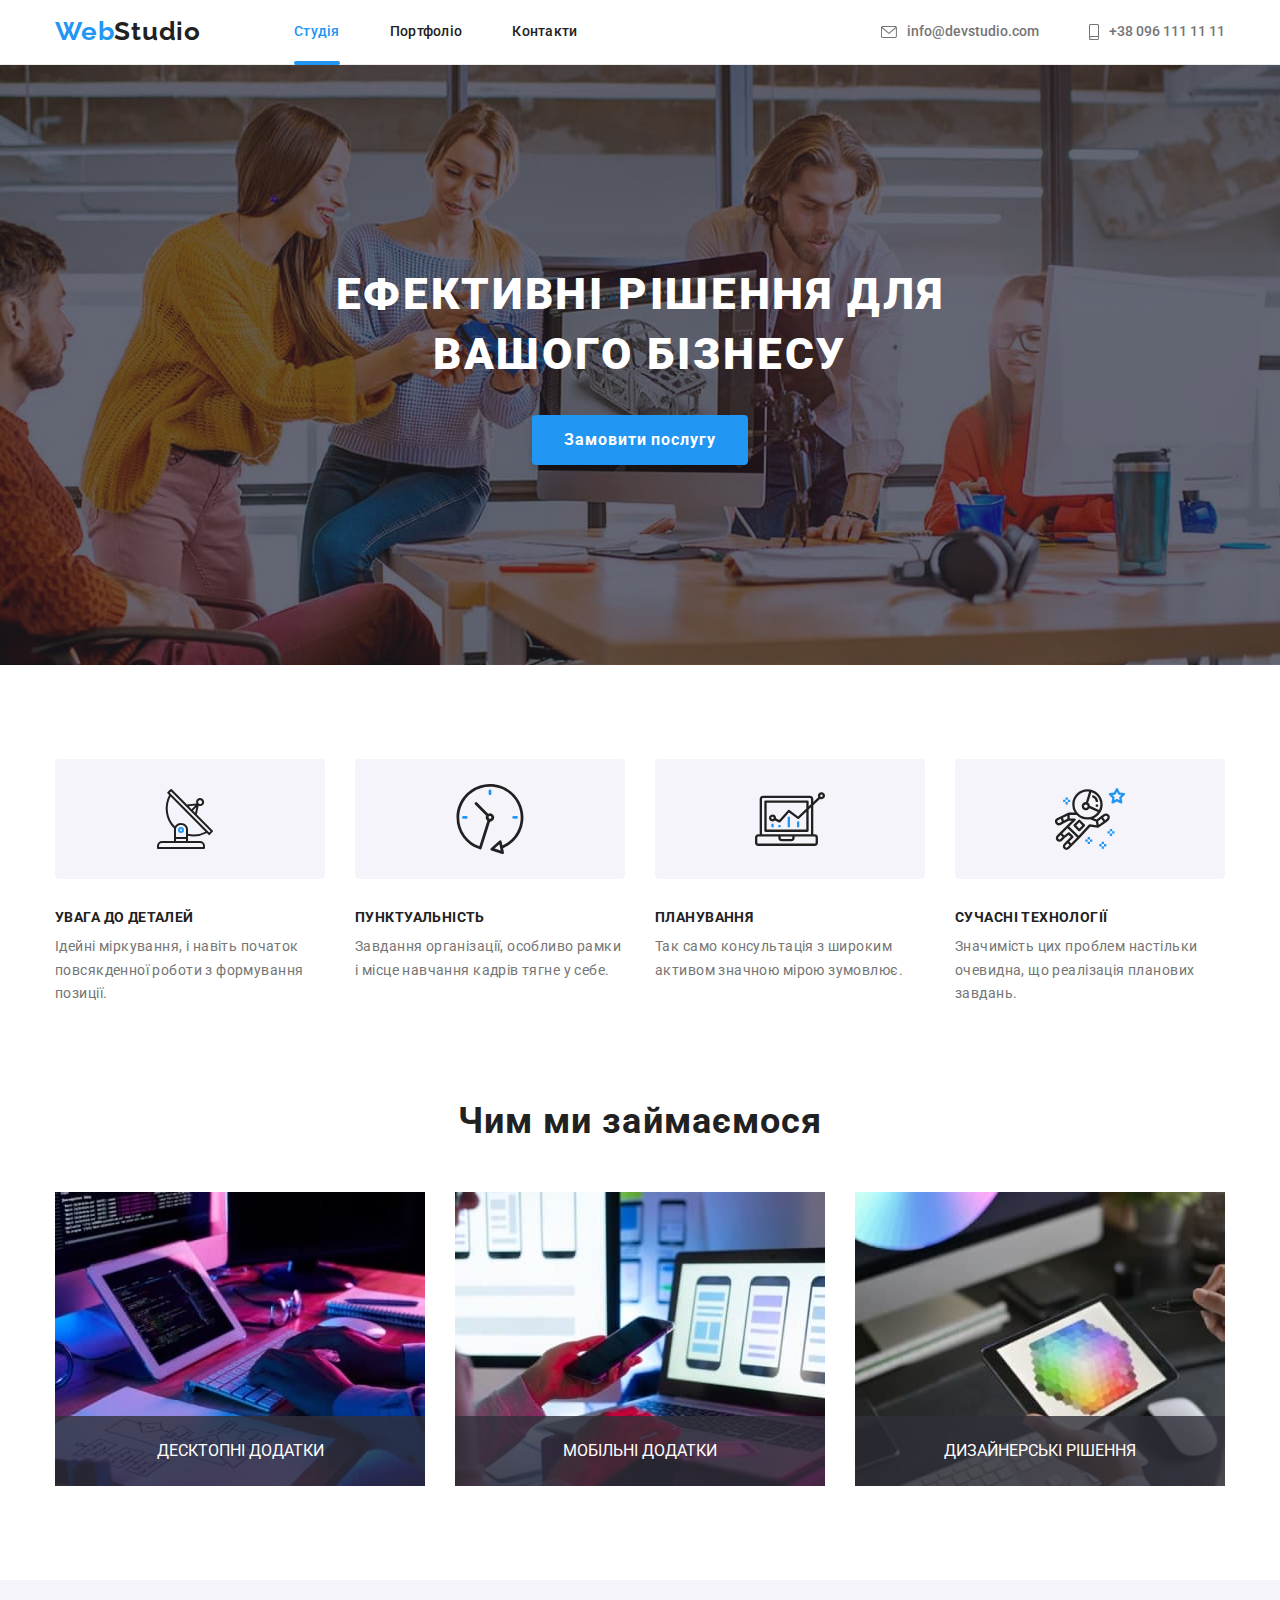
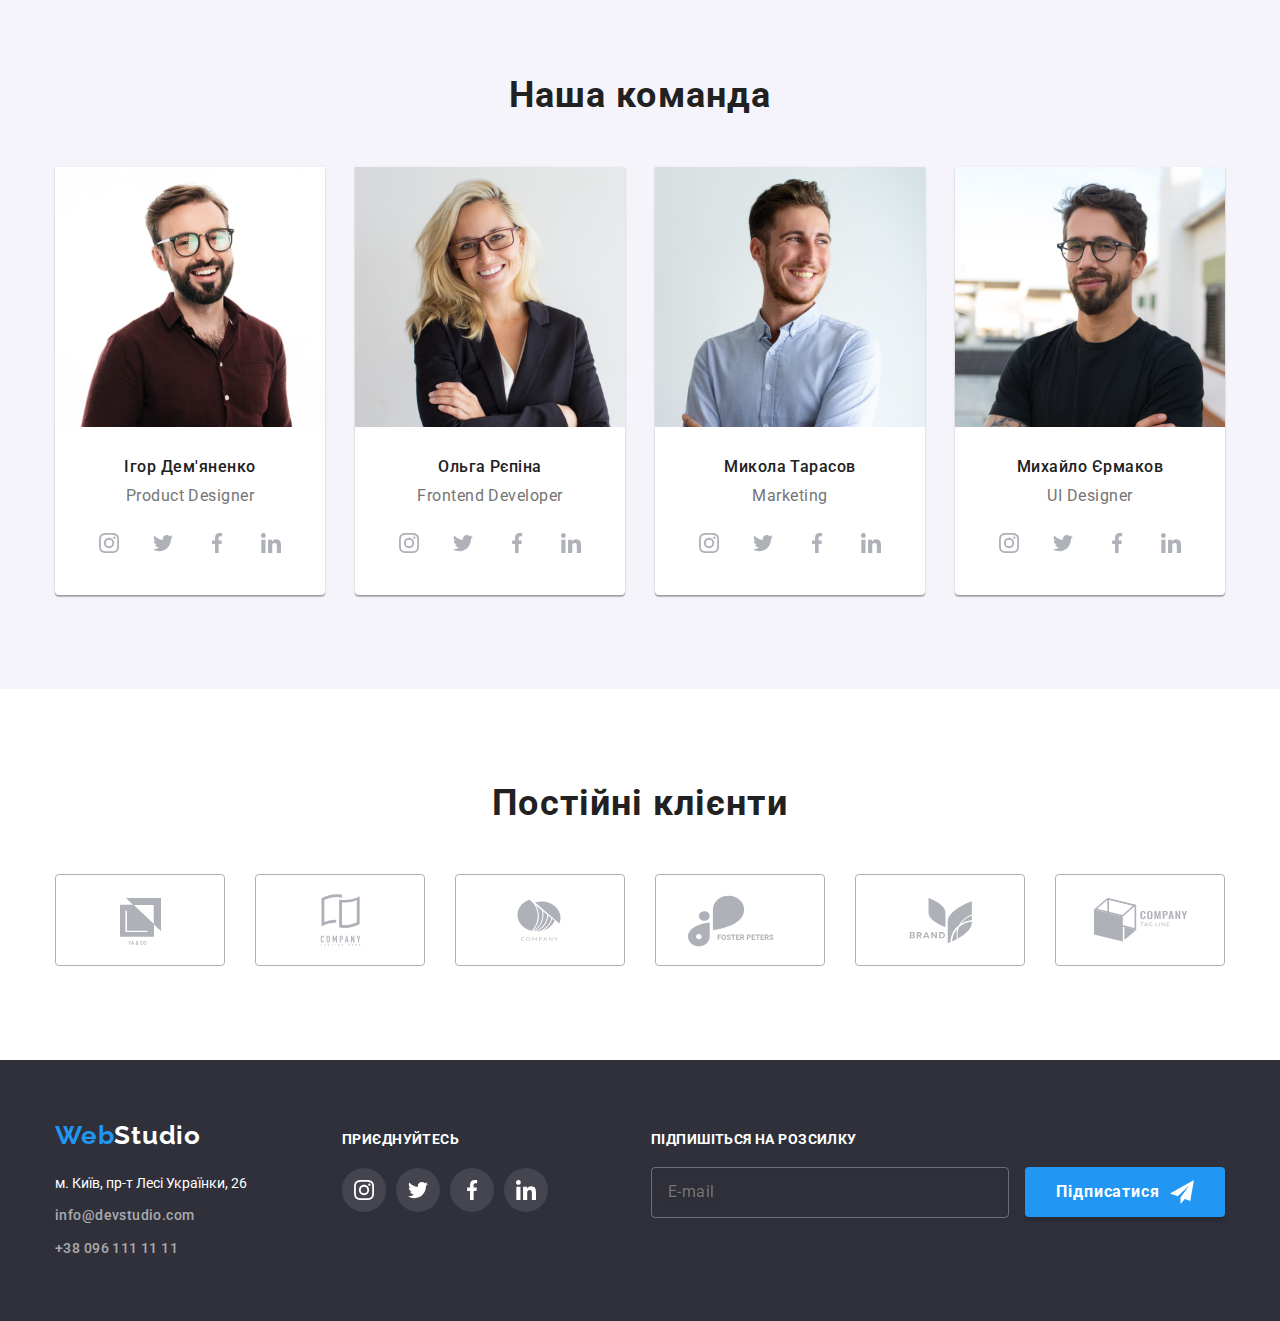
==== commit eec9b1ef: "fixed after mentors check" ====
--- a/index.html
+++ b/index.html
@@ -526,7 +526,7 @@
           </address>
         </div>
         <div class="footer-thumb-social">
-          <h2 class="footer-social-title">Приєднуйтесь</h2>
+          <p class="footer-social-title">Приєднуйтесь</p>
           <ul class="social-list list">
             <li class="social-item">
               <a
@@ -582,19 +582,26 @@
           </ul>
         </div>
         <div class="footer-thumb-subscribe">
-          <h2 class="footer-thumb-subscribe-title">Підпишіться на розсилку</h2>
-          <form action="#">
-            <label for="">
+          <p class="footer-thumb-subscribe-title">Підпишіться на розсилку</p>
+          <form class="footer-form" action="#" autocomplete="off">
+            <label>
               <input
-                class="footer-thumb-subscribe-email"
+                class="footer-form-subscribe-email"
                 type="email"
                 name="email"
                 placeholder="E-mail"
               />
             </label>
-            <button class="subscribe-button main-button">
+            <button
+              class="footer-form-subscribe-button main-button"
+              type="submit"
+            >
               Підписатися
-              <svg class="subscribe-button-icon" width="24" height="24">
+              <svg
+                class="footer-form-subscribe-button-icon"
+                width="24"
+                height="24"
+              >
                 <use href="./images/icons.svg#icon-send"></use>
               </svg>
             </button>
@@ -611,56 +618,51 @@
           </svg>
         </button>
         <h2 class="modal-title">Залиште свої дані, ми вам передзвонимо</h2>
-        <form class="modal-form" action="#">
-          <label class="modal-label" for="">
-            Ім'я
-            <div class="modal-label-thumb">
-              <input class="modal-input" type="text" name="modal-name"/>
-              <svg class="modal-input-icon" width="12" height="12">
-                <use href="./images/icons.svg#icon-input-name"></use>
-              </svg>
-            </div>
+        <form class="modal-form" action="#" autocomplete="off">
+          <label class="modal-label">
+            <span class="modal-label-name">Ім'я</span>
+            <input class="modal-input" type="text" name="modal-name" />
+            <svg class="modal-input-icon" width="18" height="18">
+              <use href="./images/icons.svg#icon-input-name"></use>
+            </svg>
           </label>
-          <label class="modal-label" for="">
-            Телефон
-            <div class="modal-label-thumb">
-              <input class="modal-input" type="tel" name="modal-telephone"/>
-              <svg class="modal-input-icon" width="13" height="13">
-                <use href="./images/icons.svg#icon-input-phone"></use>
-              </svg>
-            </div>
+          <label class="modal-label">
+            <span class="modal-label-name">Телефон</span>
+            <input class="modal-input" type="tel" name="modal-telephone" />
+            <svg class="modal-input-icon" width="18" height="18">
+              <use href="./images/icons.svg#icon-input-phone"></use>
+            </svg>
           </label>
-          <label class="modal-label" for="">
-            Пошта
-            <div class="modal-label-thumb">
-              <input class="modal-input" type="email" name="modal-email"/>
-              <svg class="modal-input-icon" width="15" height="12">
-                <use href="./images/icons.svg#icon-input-mail"></use>
-              </svg>
-            </div>
+          <label class="modal-label">
+            <span class="modal-label-name">Пошта</span>
+            <input class="modal-input" type="email" name="modal-email" />
+            <svg class="modal-input-icon" width="18" height="18">
+              <use href="./images/icons.svg#icon-input-mail"></use>
+            </svg>
           </label>
-          <label class="modal-label" for="">
-            Коментар
+          <label class="modal-label">
+            <span class="modal-label-name">Коментар</span>
             <textarea
               class="modal-input text-area"
-              type="textarea"
               rows="9"
               placeholder="Введіть текст"
               name="modal-comment"
             ></textarea>
           </label>
-          <label class="modal-checkbox-label"  for="">
+          <label class="modal-checkbox-label">
             <input
-              class="visually-hidden"
               type="checkbox"
               name="modal-checkbox"
-              id=""
               value="agree-conditions"
+              class="modal-checkbox-input visually-hidden"
             />
+            <span class="modal-checkbox-icon"></span>
             Погоджуюся з розсилкою та приймаю
             <a href="#" class="modal-conditions">Умови договору </a>
           </label>
-          <button class="modal-send-button main-button">Відправити</button>
+          <button class="modal-send-button main-button" type="submit">
+            Відправити
+          </button>
         </form>
       </div>
     </div>
--- a/css/styles.css
+++ b/css/styles.css
@@ -108,7 +108,7 @@
 }
 
 .nav-main .link::after {
-  content: '';
+  content: "";
   position: absolute;
   display: block;
   width: 100%;
@@ -173,7 +173,10 @@
   text-align: center;
   padding-top: 200px;
   padding-bottom: 200px;
-  background-image: linear-gradient(var(--hero-background-color), var(--hero-background-color)),
+  background-image: linear-gradient(
+      var(--hero-background-color),
+      var(--hero-background-color)
+    ),
     url(../images/hero-background-image.jpg);
   background-color: var(--hero-background-color);
   background-position: center;
@@ -238,30 +241,38 @@
 .modal-title {
   margin-bottom: 12px;
   font-weight: 700;
-font-size: 20px;
-line-height: calc(23/20);
-text-align: center;
-letter-spacing: 0.03em;
-
-color: var(--main-text-color);
-
+  font-size: 20px;
+  line-height: calc(23 / 20);
+  text-align: center;
+  letter-spacing: 0.03em;
+
+  color: var(--main-text-color);
 }
 
 .modal-form {
   display: flex;
   flex-direction: column;
   font-size: 12px;
-  line-height: calc(14/12);
+  line-height: calc(14 / 12);
   letter-spacing: 0.01em;
+  color: var(--main-text-color);
+  gap: 10px;
+}
+.modal-label {
+  position: relative;
+}
+
+.modal-label-name {
   color: var(--secondary-text-color);
-  gap: 10px;
-}
-.modal-label-thumb {
-  position: relative;
-  color: var(--main-text-color);
-}
-
-.modal-label-thumb:focus-within {
+}
+
+.modal-input-icon {
+  transition-property: color;
+  transition-duration: var(--main-transition-duration);
+  transition-timing-function: var(--main-transtition-timing-function);
+}
+
+.modal-label:focus-within .modal-input-icon {
   color: var(--accent-color);
 }
 
@@ -273,21 +284,22 @@
   border-radius: 4px;
   width: 100%;
   margin-top: 4px;
-  transition: border var(--main-transition-duration) var(--main-transtition-timing-function);
+  transition-property: border;
+  transition-duration: var(--main-transition-duration);
+  transition-timing-function: var(--main-transtition-timing-function);
 }
 
 .modal-input:focus {
-  outline:none;
+  outline: none;
   border: 1px solid var(--accent-color);
 }
 
 .modal-input-icon {
   position: absolute;
-  top: 50%;
+  top: 65%;
   left: 15px;
+  transform: translateY(-50%);
   fill: currentColor;
-  transform: translateY(-50%);
-  transition: color var(--main-transition-duration) var(--main-transtition-timing-function);
 }
 
 .modal-checkbox-label {
@@ -298,28 +310,36 @@
   color: var(--secondary-text-color);
   display: flex;
   align-items: center;
-}
-.modal-checkbox-label::before {
-  content: "";
+  justify-content: center;
+}
+
+.modal-checkbox-icon {
+  display: block;
+  background-color: var(--white-color);
   width: 16px;
   height: 15px;
-  margin-right: 8px;
-  border: 2px solid var(--main-text-color);
-  display: block;
-  background-color: transparent;
-
-}
-
-.modal-checkbox-label::before:checked {
-  border: 1px solid green;
-}
-
-
+  border: 1px solid var(--main-text-color);
+  border-radius: 4px;
+  margin-right: 7px;
+}
+
+.modal-checkbox-input:checked + .modal-checkbox-icon {
+  background-image: url(../images/icon-check.svg);
+  background-color: var(--accent-color);
+  background-position: center;
+  background-origin: border-box;
+  background-size: cover;
+  border: none;
+}
+
+.modal-conditions {
+  margin-left: 6px;
+}
 
 .text-area {
+  height: 120px;
   resize: none;
   padding-left: 16px;
-
 
 }
 
@@ -345,10 +365,14 @@
   border-radius: 50%;
   background-color: var(--white-color);
   cursor: pointer;
-}
-
-
-.modal-exit-button:hover {
+  transition-property: fill;
+  transition-duration: var(--main-transition-duration);
+  transition-timing-function: var(--main-transtition-timing-function);
+  
+}
+
+.modal-exit-button:hover,
+.modal-exit-button:focus {
   fill: var(--accent-color);
 }
 
@@ -555,7 +579,7 @@
 }
 
 .regular-customers-title {
-  font-family: 'Roboto';
+  font-family: "Roboto";
   font-weight: 700;
   font-size: 36px;
   line-height: 1.16;
@@ -573,6 +597,7 @@
 
 .footer-container {
   display: flex;
+  align-items: baseline;
 }
 
 .footer .item {
@@ -625,12 +650,11 @@
 
 .footer-thumb-social {
   margin-left: 95px;
-  padding-top: 12px;
 }
 
 .footer-social-title {
   margin-bottom: 20px;
-  font-family: 'Roboto';
+  font-family: "Roboto";
   font-weight: 700;
   font-size: 14px;
   line-height: 1.14;
@@ -645,21 +669,19 @@
 
 .footer-thumb-subscribe {
   margin-left: auto;
-  padding-top: 12px;
-
 }
 
 .footer-thumb-subscribe-title {
   margin-bottom: 20px;
-font-weight: 700;
-font-size: 14px;
-line-height: 16px;
-letter-spacing: 0.03em;
-text-transform: uppercase;
-color: var(--white-color);
-}
-
-.footer-thumb-subscribe-email {
+  font-weight: 700;
+  font-size: 14px;
+  line-height: 16px;
+  letter-spacing: 0.03em;
+  text-transform: uppercase;
+  color: var(--white-color);
+}
+
+.footer-form-subscribe-email {
   min-width: 358px;
   padding: 15px;
   padding-left: 16px;
@@ -668,26 +690,31 @@
   border-radius: 4px;
   color: white;
   background-color: transparent;
-
-}
-.footer-thumb-subscribe-email::placeholder {
+  transition-property: border;
+  transition-duration: var(--main-transition-duration);
+  transition-timing-function: var(--main-transtition-timing-function);
+}
+.footer-form-subscribe-email:focus {
+  outline: none;
+  border: 1px solid var(--accent-color);
+}
+
+.footer-form-subscribe-email::placeholder {
   font-size: 16px;
   line-height: 1.25;
-    letter-spacing: 0.03em;
-}
-
-
-.subscribe-button {
+  letter-spacing: 0.03em;
+}
+
+.footer-form-subscribe-button {
   width: 200px;
   margin-left: 12px;
   padding: 10px 28px;
 }
 
-.subscribe-button-icon {
+.footer-form-subscribe-button-icon {
   margin-left: 10px;
   fill: var(--white-color);
 }
-
 
 /* ----------------!!!PORTFOLIO.HTML!!!------------------ */
 
